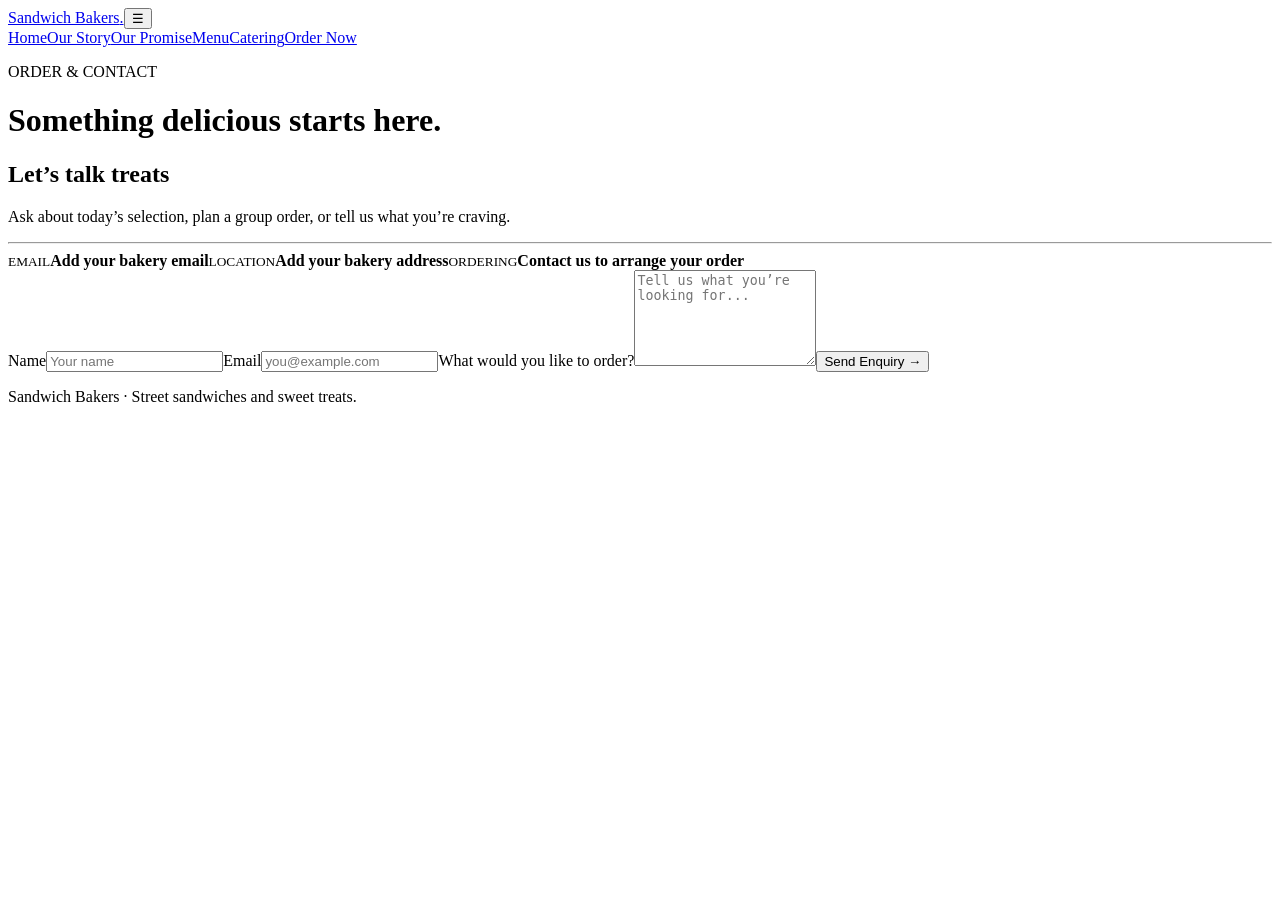
==== contact.html @ a3fd7abb "Add files via upload" ====
<!doctype html><html lang="en"><head><meta charset="UTF-8"><meta name="viewport" content="width=device-width,initial-scale=1"><title>Order & Contact | Sandwich Bakers</title><link rel="stylesheet" href="css/style.css"></head><body>
<header class="nav"><a class="logo" href="index.html">Sandwich Bakers<span>.</span></a><button class="menu">☰</button><nav><a href="index.html">Home</a><a href="about.html">Our Story</a><a href="skills.html">Our Promise</a><a href="projects.html">Menu</a><a href="services.html">Catering</a><a class="active cta" href="contact.html">Order Now</a></nav></header>
<main class="page"><p class="eyebrow">ORDER & CONTACT</p><h1>Something delicious <span>starts here.</span></h1><div class="contactgrid"><article><h2>Let’s talk treats</h2><p>Ask about today’s selection, plan a group order, or tell us what you’re craving.</p><hr><small>EMAIL</small><strong>Add your bakery email</strong><small>LOCATION</small><strong>Add your bakery address</strong><small>ORDERING</small><strong>Contact us to arrange your order</strong></article><form id="contactForm"><label>Name<input required type="text" name="name" placeholder="Your name"></label><label>Email<input required type="email" name="email" placeholder="you@example.com"></label><label>What would you like to order?<textarea required name="message" rows="6" placeholder="Tell us what you’re looking for..."></textarea></label><button class="btn primary" type="submit">Send Enquiry →</button><p id="formMessage"></p></form></div></main><footer>Sandwich Bakers · Street sandwiches and sweet treats.</footer><script src="js/script.js"></script></body></html>
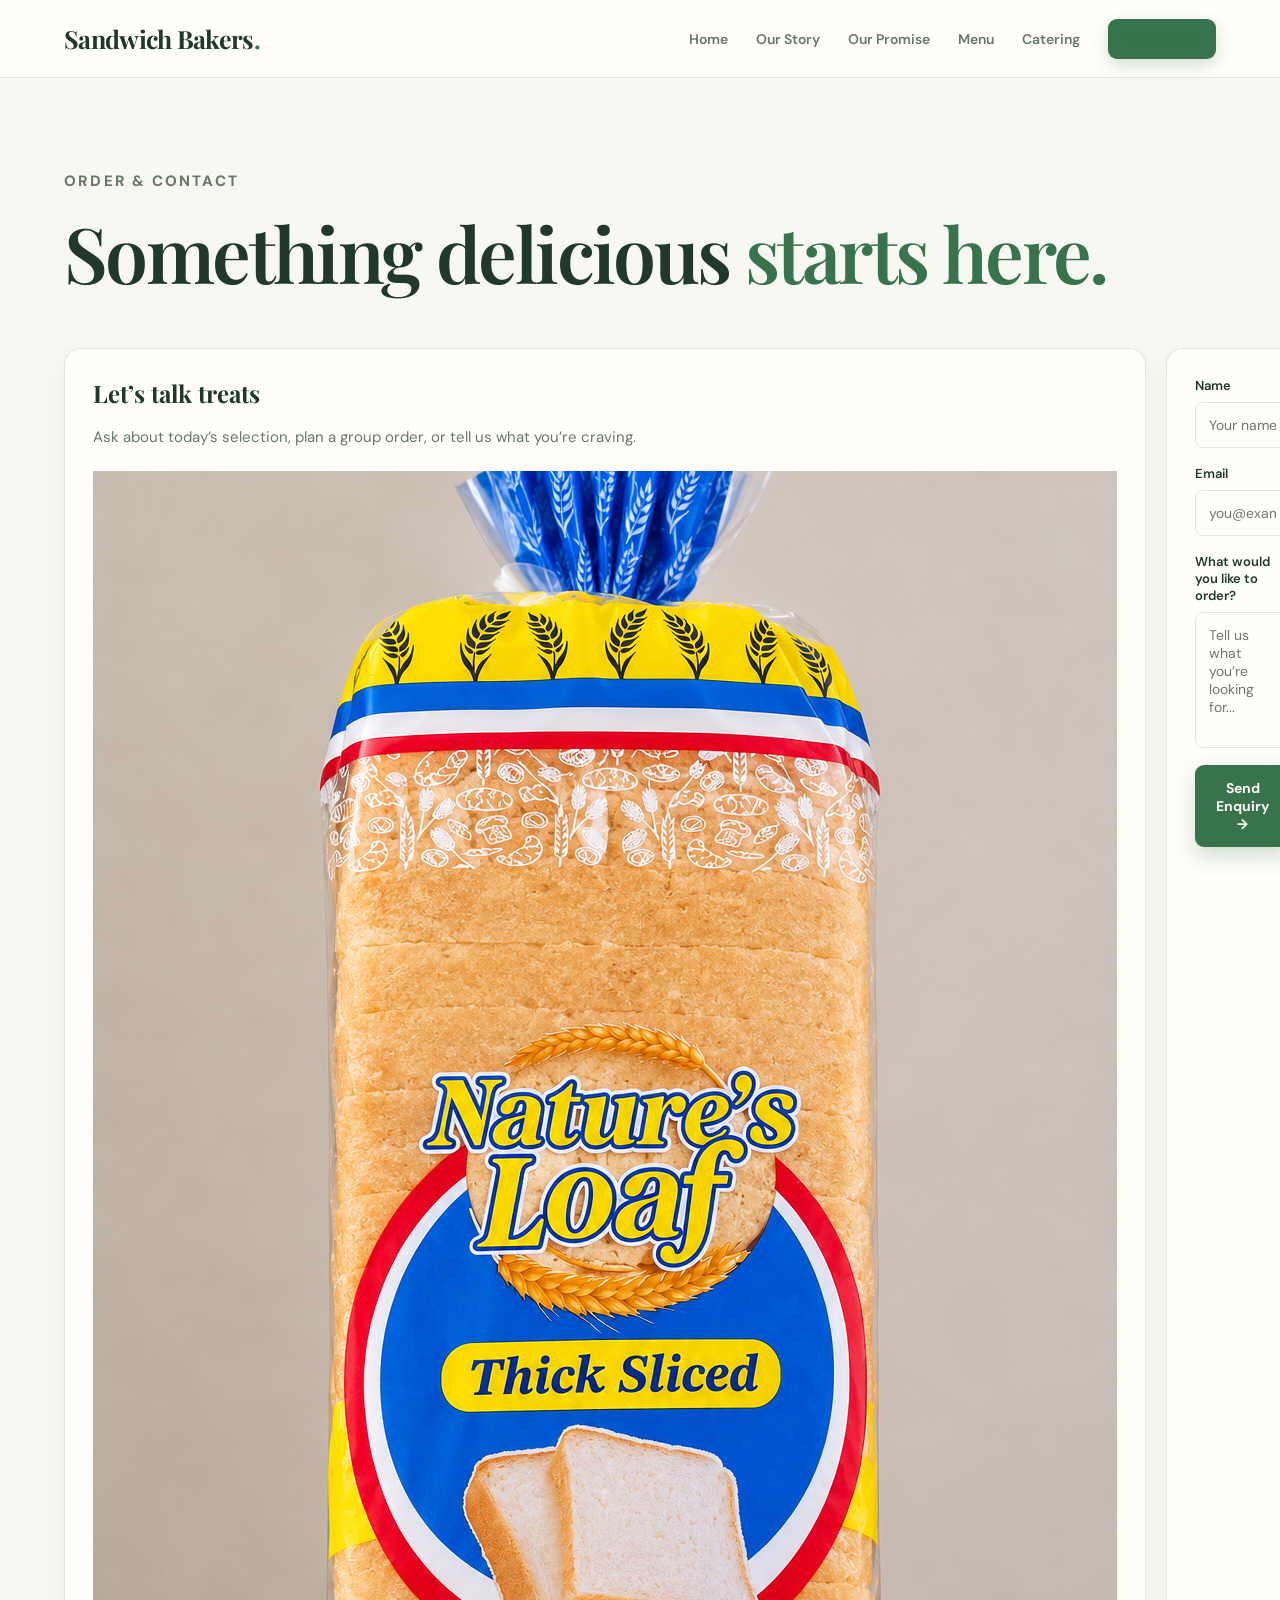
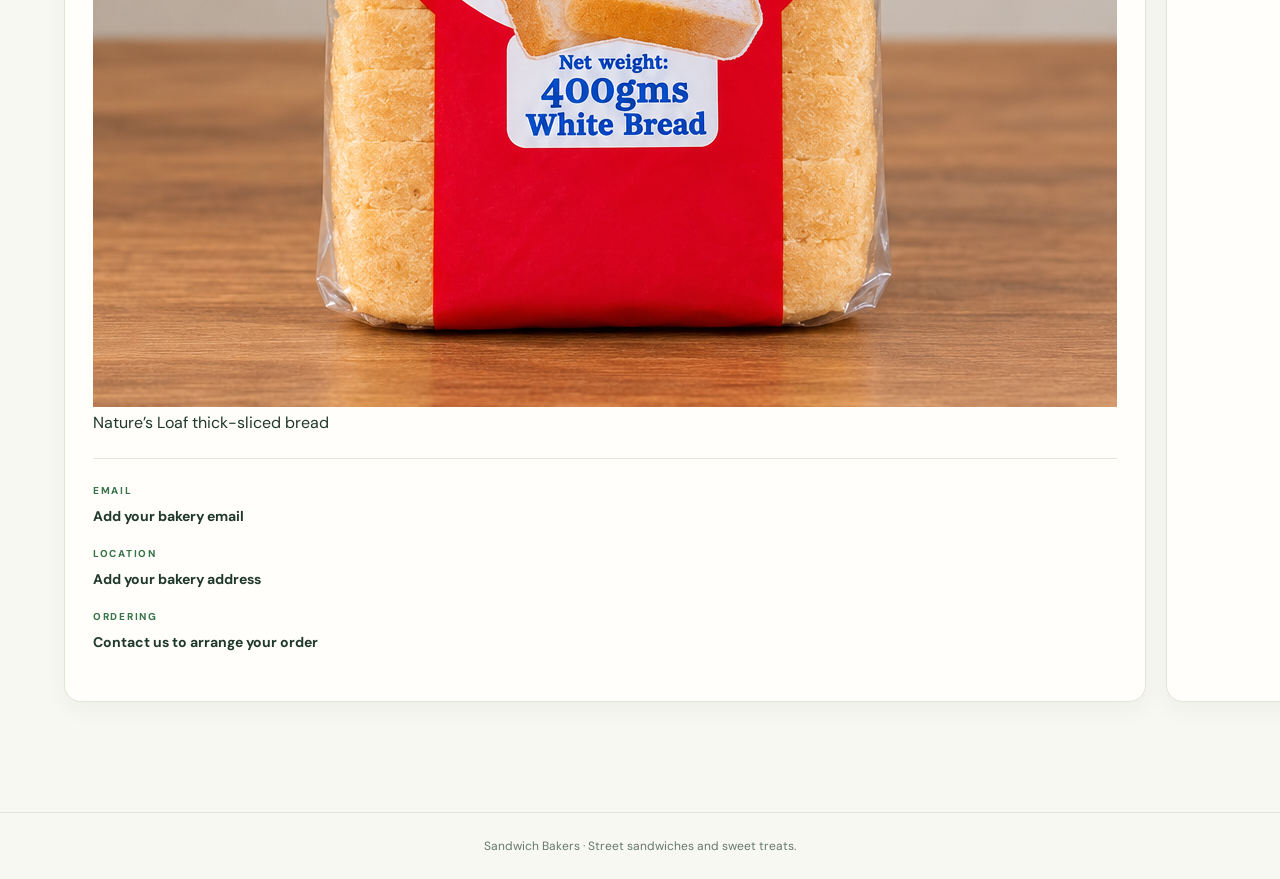
==== commit b2f46dca: "Show bread photo on order page Added an image of Nature’s Loaf bread to the contact page." ====
--- a/contact.html
+++ b/contact.html
@@ -1,3 +1,3 @@
 <!doctype html><html lang="en"><head><meta charset="UTF-8"><meta name="viewport" content="width=device-width,initial-scale=1"><title>Order & Contact | Sandwich Bakers</title><link rel="stylesheet" href="css/style.css"></head><body>
 <header class="nav"><a class="logo" href="index.html">Sandwich Bakers<span>.</span></a><button class="menu">☰</button><nav><a href="index.html">Home</a><a href="about.html">Our Story</a><a href="skills.html">Our Promise</a><a href="projects.html">Menu</a><a href="services.html">Catering</a><a class="active cta" href="contact.html">Order Now</a></nav></header>
-<main class="page"><p class="eyebrow">ORDER & CONTACT</p><h1>Something delicious <span>starts here.</span></h1><div class="contactgrid"><article><h2>Let’s talk treats</h2><p>Ask about today’s selection, plan a group order, or tell us what you’re craving.</p><hr><small>EMAIL</small><strong>Add your bakery email</strong><small>LOCATION</small><strong>Add your bakery address</strong><small>ORDERING</small><strong>Contact us to arrange your order</strong></article><form id="contactForm"><label>Name<input required type="text" name="name" placeholder="Your name"></label><label>Email<input required type="email" name="email" placeholder="you@example.com"></label><label>What would you like to order?<textarea required name="message" rows="6" placeholder="Tell us what you’re looking for..."></textarea></label><button class="btn primary" type="submit">Send Enquiry →</button><p id="formMessage"></p></form></div></main><footer>Sandwich Bakers · Street sandwiches and sweet treats.</footer><script src="js/script.js"></script></body></html>
+<main class="page"><p class="eyebrow">ORDER & CONTACT</p><h1>Something delicious <span>starts here.</span></h1><div class="contactgrid"><article><h2>Let’s talk treats</h2><p>Ask about today’s selection, plan a group order, or tell us what you’re craving.</p><figure class="order-product"><img src="assets/natures-loaf.png" alt="Nature’s Loaf thick-sliced white bread in its package"><figcaption>Nature’s Loaf thick-sliced bread</figcaption></figure><hr><small>EMAIL</small><strong>Add your bakery email</strong><small>LOCATION</small><strong>Add your bakery address</strong><small>ORDERING</small><strong>Contact us to arrange your order</strong></article><form id="contactForm"><label>Name<input required type="text" name="name" placeholder="Your name"></label><label>Email<input required type="email" name="email" placeholder="you@example.com"></label><label>What would you like to order?<textarea required name="message" rows="6" placeholder="Tell us what you’re looking for..."></textarea></label><button class="btn primary" type="submit">Send Enquiry →</button><p id="formMessage"></p></form></div></main><footer>Sandwich Bakers · Street sandwiches and sweet treats.</footer><script src="js/script.js"></script></body></html>
--- a/css/style.css
+++ b/css/style.css
@@ -0,0 +1,273 @@
+@import url('https://fonts.googleapis.com/css2?family=DM+Sans:wght@400;500;600;700;800&family=Playfair+Display:wght@500;600;700&display=swap');
+
+:root {
+  color-scheme: light;
+  --bg: #f7f8f1;
+  --surface: #fffefa;
+  --surface-warm: #edf2e6;
+  --text: #20382d;
+  --muted: #68786b;
+  --accent: #38734b;
+  --accent-dark: #285a39;
+  --honey: #dcae60;
+  --border: #dfe7da;
+  --shadow: 0 18px 50px rgba(34, 66, 43, .1);
+}
+
+* { box-sizing: border-box; margin: 0; padding: 0; }
+html { scroll-behavior: smooth; }
+body {
+  min-height: 100vh;
+  overflow-x: hidden;
+  background: var(--bg);
+  color: var(--text);
+  font-family: 'DM Sans', system-ui, sans-serif;
+}
+
+.nav {
+  position: sticky;
+  top: 0;
+  z-index: 20;
+  display: flex;
+  height: 78px;
+  align-items: center;
+  justify-content: space-between;
+  padding: 0 5%;
+  border-bottom: 1px solid var(--border);
+  background: rgba(255, 254, 250, .94);
+  backdrop-filter: blur(16px);
+}
+.logo {
+  color: var(--text);
+  font-family: 'Playfair Display', Georgia, serif;
+  font-size: 25px;
+  font-weight: 700;
+  text-decoration: none;
+  letter-spacing: -.7px;
+}
+.logo span { color: var(--accent); }
+nav { display: flex; align-items: center; gap: 28px; }
+nav a {
+  color: var(--muted);
+  font-size: 14px;
+  font-weight: 600;
+  text-decoration: none;
+  transition: color .2s ease;
+}
+nav a:hover, nav a.active { color: var(--accent); }
+nav .cta {
+  padding: 11px 18px;
+  border-radius: 9px;
+  background: var(--accent);
+  color: #fffdf9;
+  box-shadow: 0 6px 16px rgba(56, 115, 75, .22);
+}
+nav .cta:hover { background: var(--accent-dark); color: #fff; }
+.menu {
+  display: none;
+  border: 0;
+  background: none;
+  color: var(--text);
+  font-size: 25px;
+  cursor: pointer;
+}
+
+.hero {
+  display: flex;
+  width: 100%;
+  min-height: 690px;
+  align-items: center;
+  padding: 72px max(5%, calc((100% - 1320px) / 2));
+  background-color: #183b2b;
+  background-image:
+    linear-gradient(90deg, rgba(15, 40, 28, .88) 0%, rgba(19, 48, 33, .76) 42%, rgba(24, 53, 37, .52) 72%, rgba(24, 53, 37, .34) 100%),
+    url('../assets/natures-loaf.png');
+  background-position: center, center 46%;
+  background-size: cover;
+}
+.hero-copy {
+  width: min(100%, 650px);
+  padding: 32px;
+  border: 1px solid rgba(239, 246, 224, .24);
+  border-radius: 20px;
+  background: rgba(19, 46, 32, .62);
+  box-shadow: 0 16px 40px rgba(18, 10, 12, .16);
+  backdrop-filter: blur(3px);
+}
+.eyebrow {
+  margin-bottom: 18px;
+  color: var(--accent);
+  font-size: 11px;
+  font-weight: 800;
+  letter-spacing: 2.2px;
+}
+.hero h1, .page h1 {
+  margin-bottom: 25px;
+  font-family: 'Playfair Display', Georgia, serif;
+  font-size: clamp(48px, 6vw, 78px);
+  font-weight: 600;
+  line-height: 1.04;
+  letter-spacing: -2.6px;
+}
+.hero h1 { color: #fffaf6; text-shadow: 0 2px 18px rgba(23, 13, 14, .28); }
+.hero h1 span { color: #c6df9f; }
+.page h1 span { color: var(--accent); }
+.hero .eyebrow { color: #c6df9f; }
+.lead, .page p {
+  color: var(--muted);
+  font-size: 15px;
+  line-height: 1.8;
+}
+.hero .lead { color: #fff2ec; }
+.actions { display: flex; flex-wrap: wrap; gap: 13px; margin: 30px 0; }
+.btn {
+  display: inline-block;
+  padding: 14px 21px;
+  border: 0;
+  border-radius: 9px;
+  color: var(--text);
+  font: 700 14px 'DM Sans', system-ui, sans-serif;
+  text-decoration: none;
+  cursor: pointer;
+  transition: transform .2s ease, background .2s ease, box-shadow .2s ease;
+}
+.btn:hover { transform: translateY(-2px); }
+.primary {
+  background: var(--accent);
+  color: #fffdf9;
+  box-shadow: 0 9px 22px rgba(56, 115, 75, .24);
+}
+.primary:hover { background: var(--accent-dark); }
+.hero .secondary { border: 1px solid rgba(255, 250, 246, .65); background: rgba(25, 58, 39, .48); color: #fffaf6; }
+.hero .secondary:hover { background: rgba(25, 58, 39, .78); }
+.stats { display: flex; gap: 35px; margin-top: 35px; }
+.hero .stats b { color: #fffaf6; font-size: 20px; }
+.stats small {
+  display: block;
+  margin-top: 5px;
+  color: var(--muted);
+  font-size: 10px;
+  font-weight: 500;
+}
+.hero .stats small { color: #d8e6d2; }
+
+.cards {
+  display: grid;
+  max-width: 1350px;
+  grid-template-columns: repeat(4, 1fr);
+  gap: 14px;
+  margin: 0 auto 80px;
+  padding: 0 5%;
+}
+.cards article, .two article, .skillgrid article, .servicegrid article,
+.contactgrid > article, .contactgrid form, .project {
+  border: 1px solid var(--border);
+  border-radius: 17px;
+  background: var(--surface);
+  box-shadow: 0 8px 24px rgba(34, 66, 43, .045);
+  transition: transform .22s ease, box-shadow .22s ease, border-color .22s ease;
+}
+.cards article:hover, .two article:hover, .skillgrid article:hover,
+.servicegrid article:hover, .project:hover {
+  transform: translateY(-4px);
+  border-color: #c4d6bf;
+  box-shadow: var(--shadow);
+}
+.cards article { padding: 27px; }
+.cards em, .servicegrid b { color: var(--accent); font-size: 12px; font-style: normal; }
+.cards h3 { margin: 14px 0 10px; font-family: 'Playfair Display', Georgia, serif; font-size: 20px; }
+.cards p { color: var(--muted); font-size: 13px; line-height: 1.7; }
+
+.page { max-width: 1450px; min-height: calc(100vh - 140px); margin: auto; padding: 90px 5% 110px; }
+.page h1 { margin-bottom: 55px; }
+.two, .skillgrid, .projectgrid, .servicegrid, .contactgrid {
+  display: grid;
+  grid-template-columns: repeat(2, 1fr);
+  gap: 20px;
+}
+.two article, .skillgrid article, .servicegrid article,
+.contactgrid > article, .contactgrid form { padding: 28px; }
+.two article h2, .skillgrid h2, .servicegrid h2, .contactgrid h2 {
+  margin-bottom: 15px;
+  font-family: 'Playfair Display', Georgia, serif;
+}
+.two p + p { margin-top: 15px; }
+.sub { margin: 55px 0 20px; font-family: 'Playfair Display', Georgia, serif; }
+.rows div { display: flex; justify-content: space-between; gap: 25px; padding: 20px 0; border-bottom: 1px solid var(--border); }
+.rows span { color: var(--muted); }
+.tags { display: flex; flex-wrap: wrap; gap: 8px; margin-top: 20px; }
+.tags span {
+  padding: 8px 11px;
+  border: 1px solid #dce7d5;
+  border-radius: 7px;
+  background: #f0f5eb;
+  color: #41674a;
+  font-size: 12px;
+}
+.note { margin-top: 22px; color: var(--muted) !important; font-size: 13px !important; }
+.projectgrid { grid-template-columns: repeat(2, 1fr); }
+.project { overflow: hidden; padding: 0; }
+.projectart {
+  display: grid;
+  height: 220px;
+  place-items: center;
+  background: radial-gradient(circle at 50% 45%, #d9e9bd, transparent 43%), linear-gradient(135deg, #f0f4e5, #b8d0a8);
+}
+.projectart.sweet { background: radial-gradient(circle at 50% 45%, #f1dbad, transparent 43%), linear-gradient(135deg, #fbf4e7, #e4c995); }
+.projectart.savory { background: radial-gradient(circle at 50% 45%, #b9d7b6, transparent 43%), linear-gradient(135deg, #eef4e9, #a6c5a2); }
+.projectart b { color: #284c35; font-family: 'Playfair Display', Georgia, serif; font-size: 32px; }
+.project > div:last-child { padding: 27px; }
+.project small, .contactgrid small {
+  display: block;
+  margin-bottom: 10px;
+  color: var(--accent);
+  font-size: 10px;
+  font-weight: 800;
+  letter-spacing: 1.7px;
+}
+.project h2 { margin-bottom: 12px; font-family: 'Playfair Display', Georgia, serif; }
+.project p, .servicegrid article p { font-size: 14px; }
+.center { margin-top: 45px; text-align: center; }
+.contactgrid article p { margin-bottom: 20px; }
+.contactgrid hr { margin: 25px 0; border: 0; border-top: 1px solid var(--border); }
+.contactgrid strong { display: block; margin-bottom: 22px; font-size: 14px; }
+label { display: block; margin-bottom: 17px; color: var(--text); font-size: 13px; font-weight: 600; }
+input, textarea {
+  display: block;
+  width: 100%;
+  margin-top: 8px;
+  padding: 13px;
+  border: 1px solid var(--border);
+  border-radius: 8px;
+  outline: none;
+  background: #fffefa;
+  color: var(--text);
+  font: 14px 'DM Sans', system-ui, sans-serif;
+}
+input:focus, textarea:focus { border-color: var(--accent); box-shadow: 0 0 0 3px rgba(56, 115, 75, .15); }
+#formMessage { margin-top: 15px; color: var(--accent-dark); }
+footer { padding: 25px; border-top: 1px solid var(--border); color: var(--muted); font-size: 12px; text-align: center; }
+
+:focus-visible { outline: 3px solid #86a977; outline-offset: 3px; }
+::selection { background: #dce9ce; color: #20382d; }
+
+@media (max-width: 900px) {
+  nav { display: none; position: absolute; top: 78px; right: 0; left: 0; flex-direction: column; align-items: flex-start; padding: 25px 5%; border-bottom: 1px solid var(--border); background: var(--surface); }
+  nav.open { display: flex; }
+  .menu { display: block; }
+  .hero { min-height: 630px; padding-top: 55px; padding-bottom: 55px; }
+  .cards { grid-template-columns: 1fr 1fr; }
+  .two, .skillgrid, .projectgrid, .servicegrid, .contactgrid { grid-template-columns: 1fr; }
+}
+@media (max-width: 560px) {
+  .nav { padding: 0 20px; }
+  .hero, .page { padding-right: 20px; padding-left: 20px; }
+  .hero { min-height: 620px; background-position: center, 57% center; }
+  .hero-copy { padding: 25px 21px; background: rgba(19, 46, 32, .72); }
+  .hero h1, .page h1 { font-size: 45px; letter-spacing: -1.6px; }
+  .stats { gap: 18px; }
+  .cards { grid-template-columns: 1fr; padding: 0 20px; }
+  .rows div { display: block; }
+  .rows span { display: block; margin-top: 7px; }
+  .two, .skillgrid, .projectgrid, .servicegrid, .contactgrid { padding: 0; }
+}
